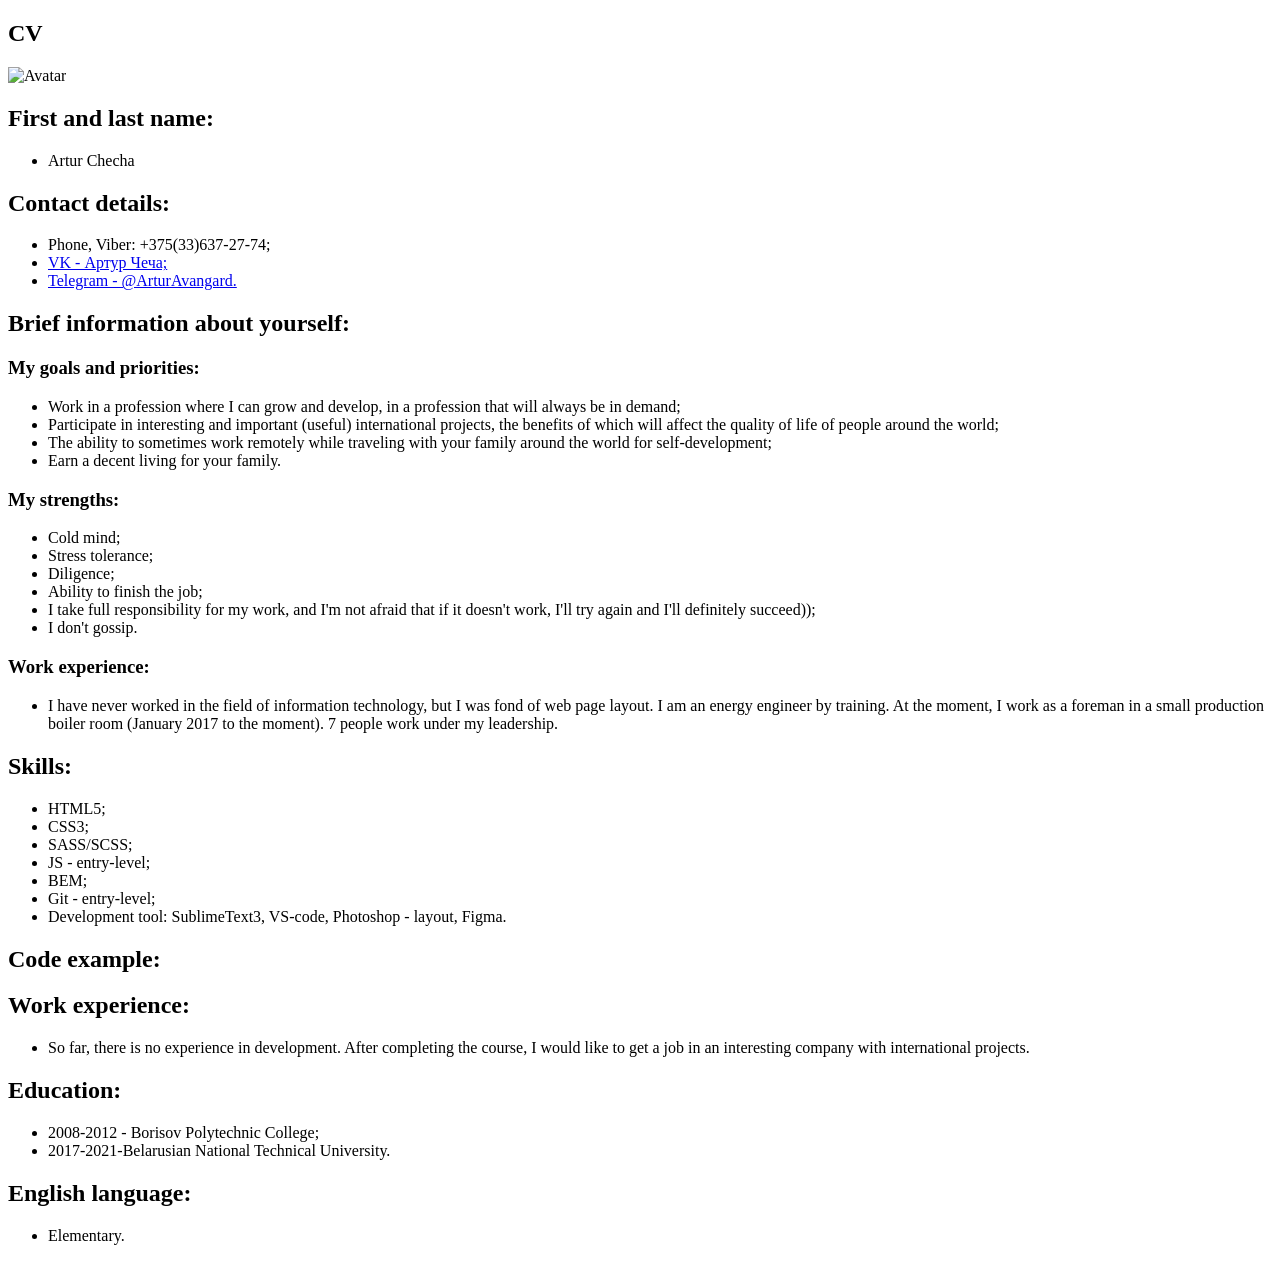
==== index.html @ 6b9603fd "docs: html, css, and images loaded Html, css, and images loaded" ====
<!DOCTYPE html>
<html lang="en">

<head>
	<meta charset="UTF-8">
	<meta name="viewport" content="width=device-width, initial-scale=1.0">
	<!-- Подключаем CSS -->
	<link rel="stylesheet" href="css/style.css">
	<title>Основы HTML, CSS и Git</title>
</head>

<body>
	<section>
		<div class="resume">
			<h1>
				CV
			</h1>
			<div class="img">
				<img src="../rsschool-cv-html/images/myFoto1.jpg" alt="Avatar" class="photo">
			</div>
			<div class="table">
				<div class="header__1">
					<h2>
						First and last name:
					</h2>
					<ul>
						<li>
							Artur Checha
						</li>
					</ul>
				</div>
				<div class="header__1">
					<h2>
						Contact details:
					</h2>
					<ul>
						<li>
							Phone, Viber: +375(33)637-27-74;
						</li>
						<li>
							<a href="https://vk.com/id151579978">VK - Артур Чеча;</a>
						</li>
						<li>
							<a href="https://t.me/ArturAvangard">Telegram - @ArturAvangard.</a>
						</li>
					</ul>
				</div>
				<!--Brief information about yourself:-->
				<div class="header__1">
					<h2>
						Brief information about yourself:
					</h2>
					<h3>
						My goals and priorities:
					</h3>
					<ul>
							<li>
								Work in a profession where I can grow and develop, in a profession that will always be in demand;
							</li>
							<li>
								Participate in interesting and important (useful) international projects, the benefits of which will
								affect the quality of life of people around the world;
							</li>
							<li>
								The ability to sometimes work remotely while traveling with your family around the world for
								self-development;
							</li>
							<li>
								Earn a decent living for your family.
							</li>
					</ul>
					<h3>
						My strengths:
					</h3>
					<ul>
						<li>
							Cold mind;
						</li>
						<li>
							Stress tolerance;
						</li>
						<li>
							Diligence;
						</li>
						<li>
							Ability to finish the job;
						</li>
						<li>
							I take full responsibility for my work, and I'm not afraid that if it doesn't work, I'll try again
							and I'll definitely succeed));
						</li>
						<li>
							I don't gossip.
						</li>
					</ul>
					<h3>
						Work experience:
					</h3> 
					<ul>
						<li>
							I have never worked in the field of information technology, but I was fond of web
						page layout. I am an energy engineer by training. At the moment, I work as a foreman in a small
						production boiler room (January 2017 to the moment). 7 people work under my leadership.
						</li>
					</ul>
				</div>
				<!--Close Brief information about yourself:-->
				<!--Skills:-->
				<div class="header__1">
					<h2>
						Skills:
					</h2>
					<ul>
						<li>
							HTML5;
						</li>
						<li>
							CSS3;
						</li>
						<li>
							SASS/SCSS;
						</li>
						<li>
							JS - entry-level;
						</li>
						<li>
							BEM;
						</li>
						<li>
							Git - entry-level;
						</li>
						<li>
							Development tool: SublimeText3, VS-code, Photoshop - layout, Figma.
						</li>
					</ul>
				</div>
				<!--Close Skills:-->
				<!--Code example:-->
				<div class="header__1">
					<h2>
						Code example:
					</h2>
				</div>
				<!--Close Code example:-->
				<!--Work experience:-->
				<div class="header__1">
					<h2>
						Work experience:
					</h2>
					<ul>
						<li>
							So far, there is no experience in development. After completing the course, I would like to get a job
							in an interesting company with international projects.
						</li>
					</ul>
				</div>
				<!--Close Work experience:-->
				<!--Education:-->
				<div class="header__1">
					<h2>
						Education:
					</h2>
					<ul>
						<li>
							2008-2012 - Borisov Polytechnic College;
						</li>
						<li>
							2017-2021-Belarusian National Technical University.
						</li>
					</ul>
				</div>
				<!--Close Education:-->
				<div class="header__1">
					<h2>
						English language:
					</h2>
					<ul>
						<li>
							Elementary.
						</li>
					</ul>
				</div>
				<!--Close English language-->
			</div>
		</div>
	</section>
</body>

</html>
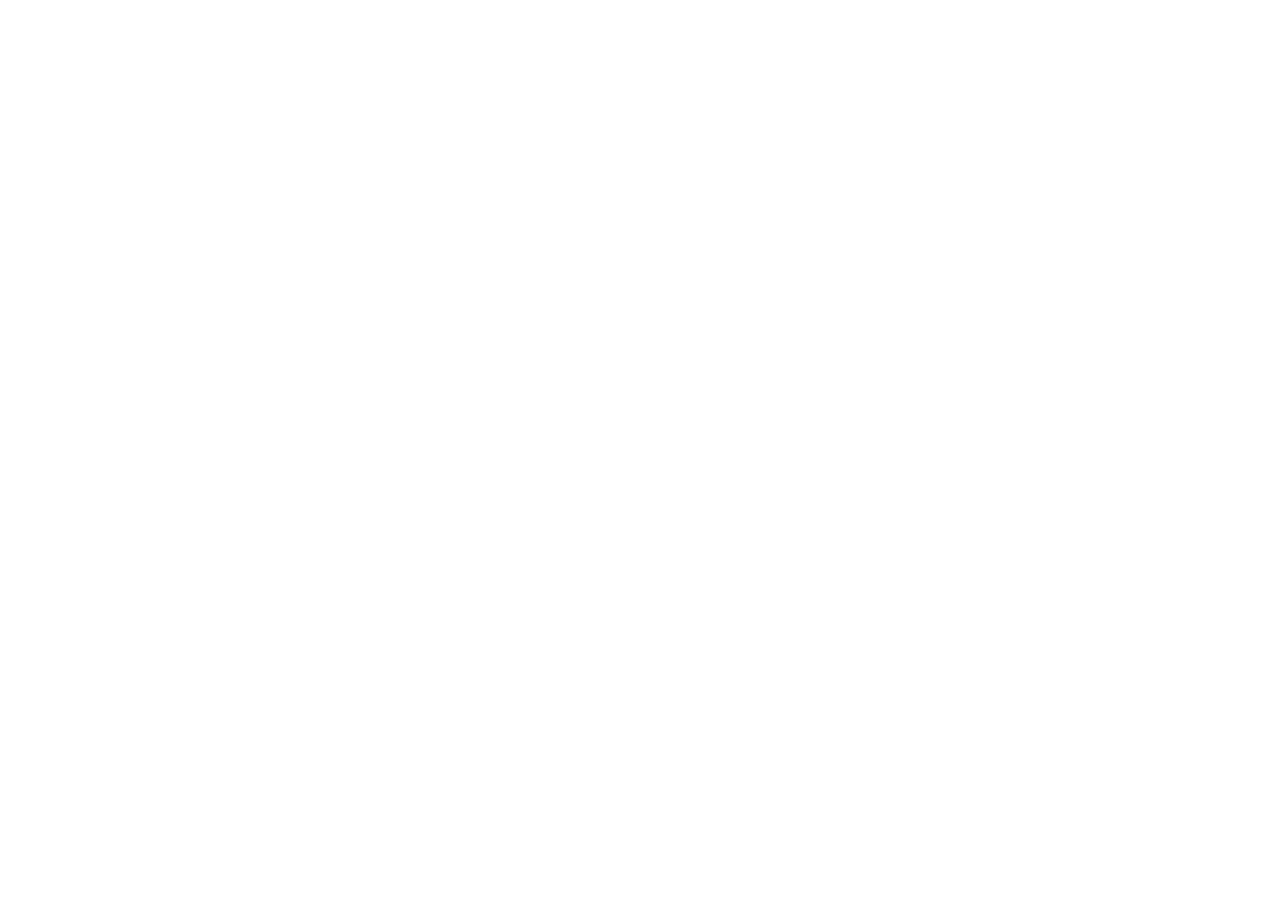
==== commit 4d866d73: "feat: add index.html file" ====
--- a/index.html
+++ b/index.html
@@ -1,189 +1,12 @@
-<!DOCTYPE html>
-<html lang="en">
-
-<head>
-	<meta charset="UTF-8">
-	<meta name="viewport" content="width=device-width, initial-scale=1.0">
-	<!-- Подключаем CSS -->
-	<link rel="stylesheet" href="css/style.css">
-	<title>Основы HTML, CSS и Git</title>
-</head>
-
-<body>
-	<section>
-		<div class="resume">
-			<h1>
-				CV
-			</h1>
-			<div class="img">
-				<img src="../rsschool-cv-html/images/myFoto1.jpg" alt="Avatar" class="photo">
-			</div>
-			<div class="table">
-				<div class="header__1">
-					<h2>
-						First and last name:
-					</h2>
-					<ul>
-						<li>
-							Artur Checha
-						</li>
-					</ul>
-				</div>
-				<div class="header__1">
-					<h2>
-						Contact details:
-					</h2>
-					<ul>
-						<li>
-							Phone, Viber: +375(33)637-27-74;
-						</li>
-						<li>
-							<a href="https://vk.com/id151579978">VK - Артур Чеча;</a>
-						</li>
-						<li>
-							<a href="https://t.me/ArturAvangard">Telegram - @ArturAvangard.</a>
-						</li>
-					</ul>
-				</div>
-				<!--Brief information about yourself:-->
-				<div class="header__1">
-					<h2>
-						Brief information about yourself:
-					</h2>
-					<h3>
-						My goals and priorities:
-					</h3>
-					<ul>
-							<li>
-								Work in a profession where I can grow and develop, in a profession that will always be in demand;
-							</li>
-							<li>
-								Participate in interesting and important (useful) international projects, the benefits of which will
-								affect the quality of life of people around the world;
-							</li>
-							<li>
-								The ability to sometimes work remotely while traveling with your family around the world for
-								self-development;
-							</li>
-							<li>
-								Earn a decent living for your family.
-							</li>
-					</ul>
-					<h3>
-						My strengths:
-					</h3>
-					<ul>
-						<li>
-							Cold mind;
-						</li>
-						<li>
-							Stress tolerance;
-						</li>
-						<li>
-							Diligence;
-						</li>
-						<li>
-							Ability to finish the job;
-						</li>
-						<li>
-							I take full responsibility for my work, and I'm not afraid that if it doesn't work, I'll try again
-							and I'll definitely succeed));
-						</li>
-						<li>
-							I don't gossip.
-						</li>
-					</ul>
-					<h3>
-						Work experience:
-					</h3> 
-					<ul>
-						<li>
-							I have never worked in the field of information technology, but I was fond of web
-						page layout. I am an energy engineer by training. At the moment, I work as a foreman in a small
-						production boiler room (January 2017 to the moment). 7 people work under my leadership.
-						</li>
-					</ul>
-				</div>
-				<!--Close Brief information about yourself:-->
-				<!--Skills:-->
-				<div class="header__1">
-					<h2>
-						Skills:
-					</h2>
-					<ul>
-						<li>
-							HTML5;
-						</li>
-						<li>
-							CSS3;
-						</li>
-						<li>
-							SASS/SCSS;
-						</li>
-						<li>
-							JS - entry-level;
-						</li>
-						<li>
-							BEM;
-						</li>
-						<li>
-							Git - entry-level;
-						</li>
-						<li>
-							Development tool: SublimeText3, VS-code, Photoshop - layout, Figma.
-						</li>
-					</ul>
-				</div>
-				<!--Close Skills:-->
-				<!--Code example:-->
-				<div class="header__1">
-					<h2>
-						Code example:
-					</h2>
-				</div>
-				<!--Close Code example:-->
-				<!--Work experience:-->
-				<div class="header__1">
-					<h2>
-						Work experience:
-					</h2>
-					<ul>
-						<li>
-							So far, there is no experience in development. After completing the course, I would like to get a job
-							in an interesting company with international projects.
-						</li>
-					</ul>
-				</div>
-				<!--Close Work experience:-->
-				<!--Education:-->
-				<div class="header__1">
-					<h2>
-						Education:
-					</h2>
-					<ul>
-						<li>
-							2008-2012 - Borisov Polytechnic College;
-						</li>
-						<li>
-							2017-2021-Belarusian National Technical University.
-						</li>
-					</ul>
-				</div>
-				<!--Close Education:-->
-				<div class="header__1">
-					<h2>
-						English language:
-					</h2>
-					<ul>
-						<li>
-							Elementary.
-						</li>
-					</ul>
-				</div>
-				<!--Close English language-->
-			</div>
-		</div>
-	</section>
-</body>
-
+<!DOCTYPE html>
+<html lang="en">
+<head>
+    <meta charset="UTF-8">
+    <meta http-equiv="X-UA-Compatible" content="IE=edge">
+    <meta name="viewport" content="width=device-width, initial-scale=1.0">
+    <title>CV</title>
+</head>
+<body>
+    
+</body>
 </html>
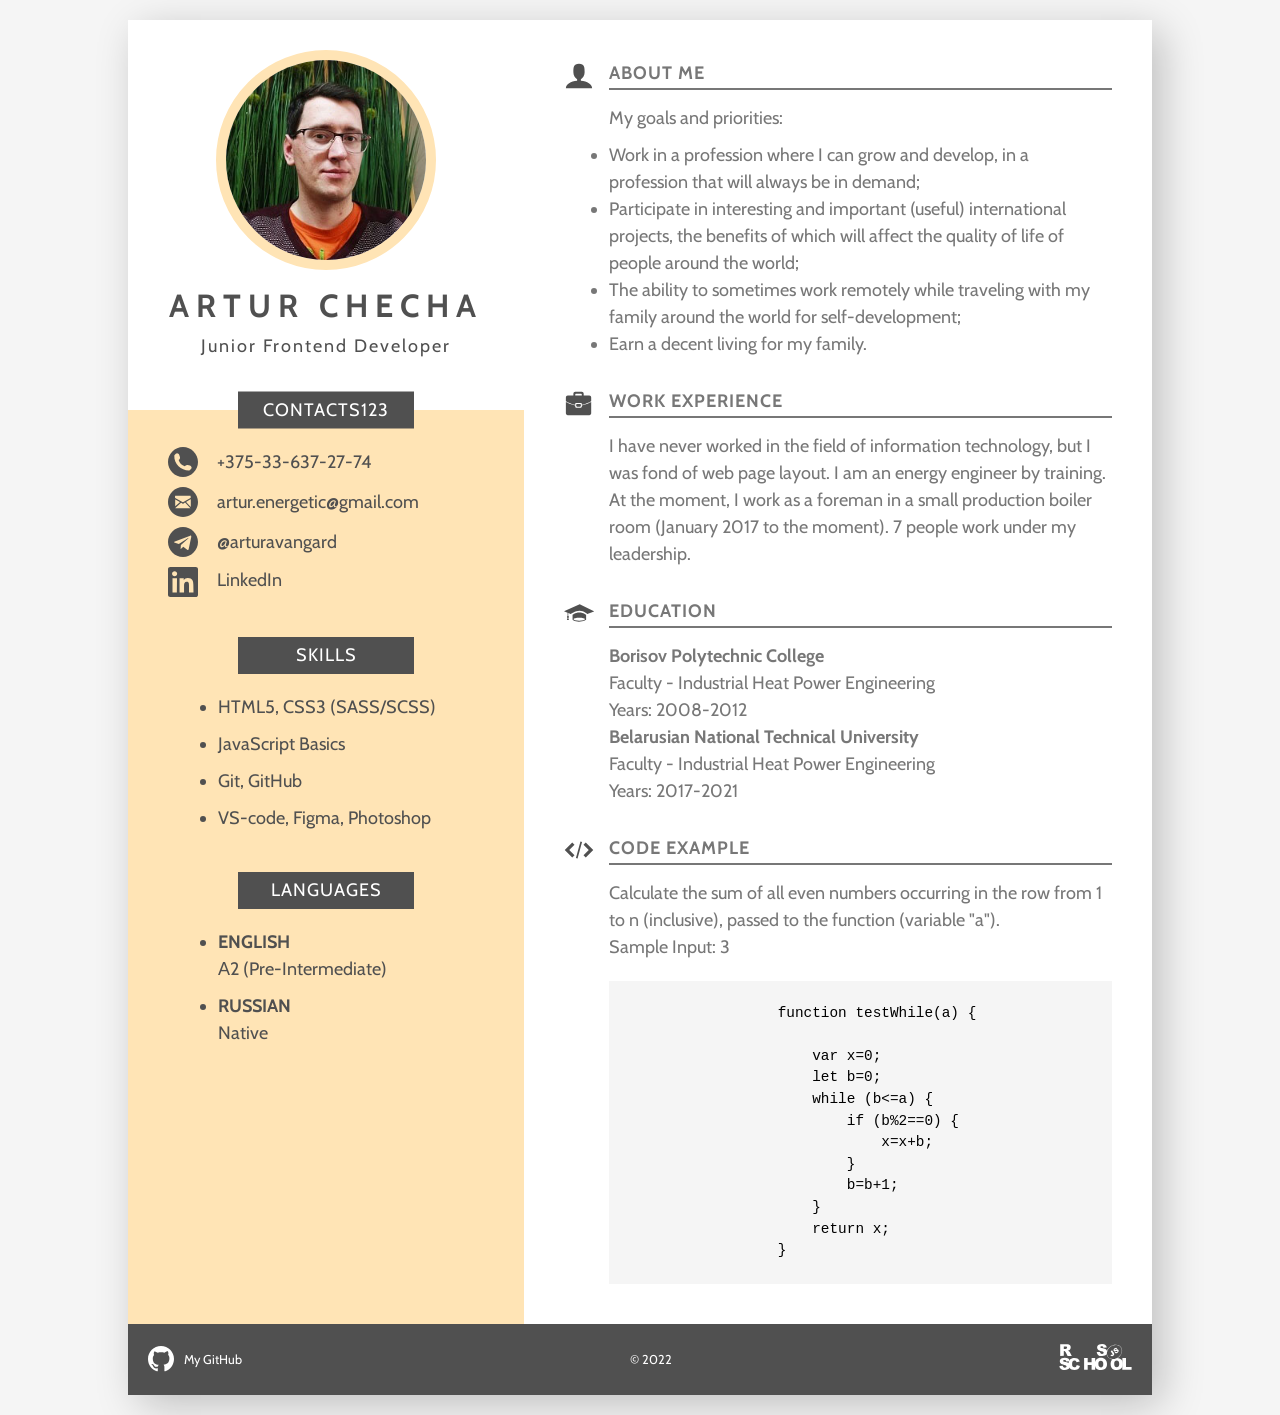
==== commit d754990f: "feat: add index.html and style.css file" ====
--- a/index.html
+++ b/index.html
@@ -4,9 +4,136 @@
     <meta charset="UTF-8">
     <meta http-equiv="X-UA-Compatible" content="IE=edge">
     <meta name="viewport" content="width=device-width, initial-scale=1.0">
-    <title>CV</title>
+    <title>Rsschool-cv-html</title>
+    <link rel="preconnect" href="https://fonts.googleapis.com">
+    <link rel="preconnect" href="https://fonts.gstatic.com" crossorigin>
+    <link href="https://fonts.googleapis.com/css2?family=Cabin:wght@400;700&display=swap" rel="stylesheet">
+    <link rel="stylesheet" href="./css/reset.css">
+    <link rel="stylesheet" href="./css/style.css">
 </head>
 <body>
-    
+    <div class="container-centered">
+        <div class="two-columns">
+            <div class="left-column">
+            <header>
+                <img src="./image/myfoto.jpg" alt="Foto" width="200" height="200">
+                <h1>Artur Checha</h1>
+                <h2>Junior Frontend Developer</h2>
+            </header>
+            <main>
+                <section class="contacts">
+                <h3>Contacts123</h3>
+                <ul>
+                    <li>
+                        <img src="./icons/phone.svg" alt="Phone Icon" width="30" height="30">
+                        <p>+375-33-637-27-74</p>
+                    </li>
+                    <li>
+                        <img src="./icons/email.svg" alt="Email Icon" width="30" height="30">
+                        <p>artur.energetic@gmail.com</p>
+                    </li>
+                    <li>
+                        <img src="./icons/telegram.svg" alt="Telegram Icon" width="30" height="30">
+                        <p>@arturavangard</p>
+                    </li>
+                    <li>
+                        <img src="./icons/linkedin.svg" alt="LinkedIn Icon" width="30" height="30">
+                        <a href="https://www.linkedin.com/in/artur-checha-8476a122a/">LinkedIn</a>
+                    </li>
+                </ul>
+                </section>
+                <section class="skills">
+                    <h3>Skills</h3>
+                    <ul>
+                        <li>HTML5, CSS3 (SASS/SCSS)</li>
+                        <li>JavaScript Basics</li>
+                        <li>Git, GitHub</li>
+                        <li>VS-code, Figma, Photoshop</li>
+                    </ul>
+                </section>
+                <section class="languages">
+                    <h3>Languages</h3>
+                    <ul>
+                        <li>
+                        <p class="language-name">English</p>
+                        <p>А2 (Pre-Intermediate)</p>
+                        </li>
+                        <li>
+                        <p class="language-name">Russian</p>
+                        <p>Native</p>
+                        </li>
+                    </ul>
+                </section>
+            </main>
+            </div>
+            <aside class="right-column">
+            <section class="about-me">
+                <div class="sub-header">
+                    <img src="./icons/user.svg" alt="About Me Icon" width="30" height="30">
+                    <h3>About Me</h3>
+                </div>
+                <p>My goals and priorities:</p>
+                <ul>
+                    <li>Work in a profession where I can grow and develop, in a profession that will always be in demand;</li>
+                    <li>Participate in interesting and important (useful) international projects, the benefits of which will affect the quality of life of people around the world;</li>
+                    <li>The ability to sometimes work remotely while traveling with my family around the world for self-development;</li>
+                    <li>Earn a decent living for my family.</li>
+                </ul>
+            </section>
+            <section class="work">
+                <div class="sub-header">
+                    <img src="./icons/suitcase.svg" alt="Courses" width="30" height="30">
+                    <h3>Work experience</h3>
+                </div>
+                <p>I have never worked in the field of information technology, but I was fond of web page layout. I am an energy engineer by training. At the moment, I work as a foreman in a small production boiler room (January 2017 to the moment). 7 people work under my leadership.
+                </p>
+            </section>
+            <section class="education">
+                <div class="sub-header">
+                    <img src="./icons/graduate.svg" alt="Education Icon" width="30" height="30">
+                    <h3>Education</h3>
+                </div>
+                <p><strong>Borisov Polytechnic College</strong></p>
+                <p>Faculty - Industrial Heat Power Engineering</p>
+                <p>Years: 2008-2012</p>
+                <p><strong>Belarusian National Technical University</strong></p>
+                <p>Faculty - Industrial Heat Power Engineering</p>
+                <p>Years: 2017-2021</p>
+            </section>
+            <section class="code-example">
+                <div class="sub-header">
+                    <img src="./icons/embed.svg" alt="Code Icon" width="30" height="30">
+                    <h3>Code example</h3>
+                </div>
+                <p>Calculate the sum of all even numbers occurring in the row from 1 to n (inclusive), passed to the function (variable "a").<br> Sample Input: 3</p>
+                <pre>
+                <code>
+                function testWhile(a) {
+                    
+                    var x=0;
+                    let b=0;
+                    while (b<=a) {
+                        if (b%2==0) {
+                            x=x+b;
+                        }
+                        b=b+1;
+                    }
+                    return x;
+                }</code>
+                </pre>
+            </section>
+            </aside>
+        </div>
+        <footer>
+            <a class="my-github" href="https://github.com/Artur-Checha">
+                <img class="github-icon" src="./icons/github.svg" alt="Github Icon" width="26" height="26">
+                <p>My GitHub</p>
+            </a>
+            <p>© 2022</p>
+            <a href="https://rs.school/js/">
+                <img src="./icons/rsschool.svg" alt="Rsschool Icon" width="73" height="26">
+            </a>
+        </footer>
+    </div>
 </body>
 </html>
--- a/css/style.css
+++ b/css/style.css
@@ -0,0 +1,209 @@
+:root {
+    --dark-gray-color: #505050;
+    --ligth-gray-color: #777777;
+    --moccasin-color: #FFE4B5;
+}
+
+body {
+    box-sizing: border-box;
+    background-color: #f5f5f5;
+}
+
+.container-centered {
+    margin: 20px auto;
+    width: 1024px;
+    font-family: "Cabin", sans-serif;
+    font-size: 18px;
+    line-height: 1.5;
+    background-color: #ffffff;
+    box-shadow: 10px 10px 40px -1px rgba(0, 0, 0, 0.23);
+}
+
+.two-columns {
+    display: flex;
+}
+
+.left-column {
+    width: 42%;
+    color: var(--dark-gray-color);
+    background-color: var(--moccasin-color);
+}
+
+.right-column {
+    width: 58%;
+    padding: 40px;
+}
+
+header {
+    padding: 30px;
+    text-align: center;
+    background-color: #ffffff;
+}
+
+header img {
+    margin-bottom: 10px;
+    border: 10px solid var(--moccasin-color);
+    border-radius: 50%;
+}
+
+header h1 {
+    margin-bottom: 10px;
+    font-size: 2rem;
+    font-weight: 700;
+    line-height: 1.1;
+    text-transform: uppercase;
+    letter-spacing: 7px;
+}
+
+header h2 {
+    margin-bottom: 20px;
+    letter-spacing: 2px;
+}
+
+main {
+    padding: 0 40px;
+}
+
+main h3 {
+    width: 136px;
+    margin: 40px auto 20px;
+    padding: 5px 20px;
+    text-align: center;
+    text-transform: uppercase;
+    letter-spacing: 1px;
+    color: #ffffff;
+    background-color: var(--dark-gray-color);
+}
+
+main .contacts h3 {
+    margin-top: 0;
+    margin-bottom: 0;
+    transform: translate(0, -50%);
+}
+
+main li {
+    margin-bottom: 10px;
+}
+
+.contacts li img {
+    vertical-align: middle;
+    margin-right: 15px;
+}
+
+.contacts li p {
+    display: inline;
+    vertical-align: middle;
+}
+
+.contacts a {
+    text-decoration: none;
+    color: var(--dark-gray-color);
+}
+
+main :not(.contacts) ul {
+    list-style-type: disc;
+    margin-left: 50px;
+}
+
+.language-name {
+    font-weight: 700;
+    text-transform: uppercase;
+}
+
+.right-column .sub-header {
+    display: flex;
+    margin-top: 30px;
+    margin-bottom: 15px;
+}
+
+.right-column .about-me .sub-header {
+    margin-top: 0;
+}
+
+.about-me p {
+    margin-bottom: 10px;
+    margin-left: 45px;
+}
+
+.about-me ul {
+    color: var(--ligth-gray-color);
+    margin-bottom: 10px;
+    margin-left: 45px;
+    list-style-type: disc;
+}
+
+.right-column h3 {
+    flex: 1;
+    vertical-align: middle;
+    font-weight: 700;
+    text-transform: uppercase;
+    letter-spacing: 1px;
+    color: var(--ligth-gray-color);
+    border-bottom: 2px solid var(--ligth-gray-color);
+}
+
+.right-column img {
+    vertical-align: middle;
+    margin-right: 15px;
+}
+
+.right-column p {
+    color: var(--ligth-gray-color);
+}
+
+.education p {
+    margin-left: 45px;
+}
+
+.education p strong {
+    font-weight: 700;
+}
+
+.work p {
+    list-style-type: disc;
+    margin-left: 45px;
+    margin-bottom: 30px;
+    color: var(--ligth-gray-color);
+}
+
+.right-column img.score-img {
+    display: block;
+    margin: 0 auto;
+}
+
+.code-example p {
+    margin-left: 45px;
+}
+
+pre {
+    margin-left: 45px;
+    margin-top: 20px;
+    padding-left: 30px;
+    font-family: monospace;
+    font-size: 0.9rem;
+    background-color: #f5f5f5;
+}
+
+footer {
+    display: flex;
+    justify-content: space-between;
+    align-items: center;
+    padding: 20px;
+    font-size: 0.8rem;
+    color: #ffffff;
+    background-color: var(--dark-gray-color);
+}
+
+footer a {
+    text-decoration: none;
+    color: #ffffff;
+}
+
+footer .github-icon {
+    margin-right: 10px;
+}
+
+.my-github {
+    display: flex;
+    align-items: center;
+}
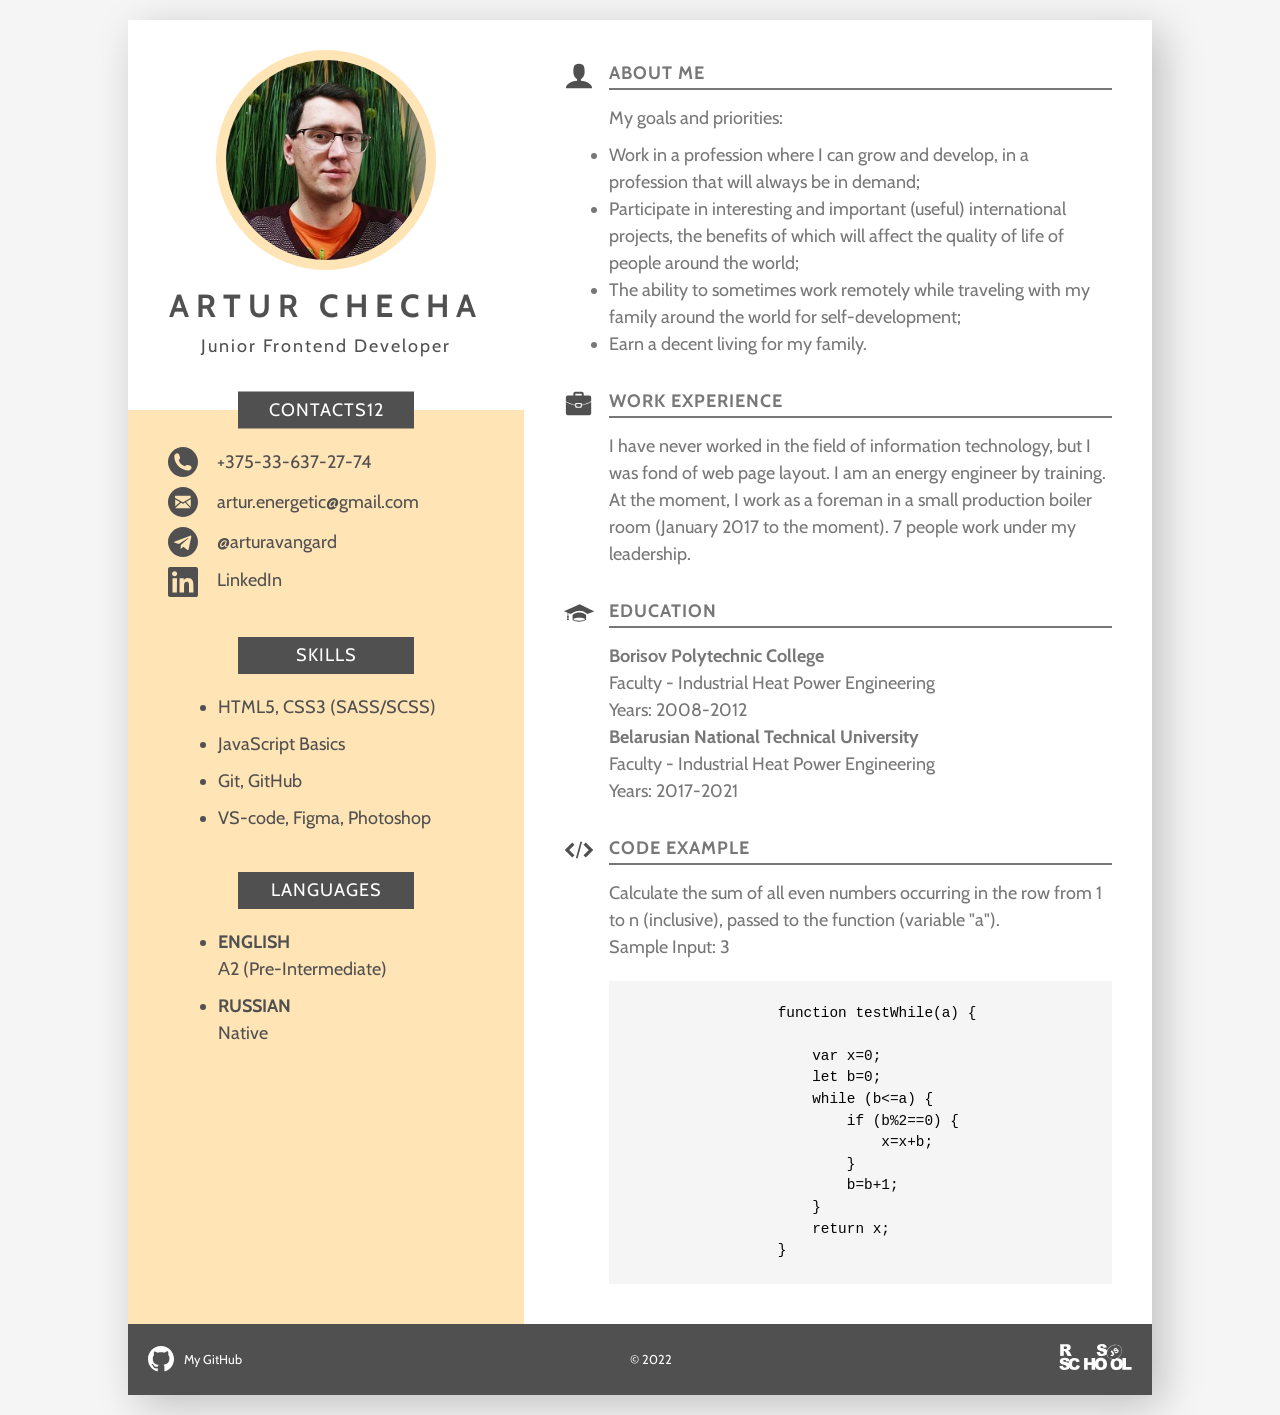
==== commit 98d4a35e: "feat: editing index.html file" ====
--- a/index.html
+++ b/index.html
@@ -22,7 +22,7 @@
             </header>
             <main>
                 <section class="contacts">
-                <h3>Contacts123</h3>
+                <h3>Contacts12</h3>
                 <ul>
                     <li>
                         <img src="./icons/phone.svg" alt="Phone Icon" width="30" height="30">
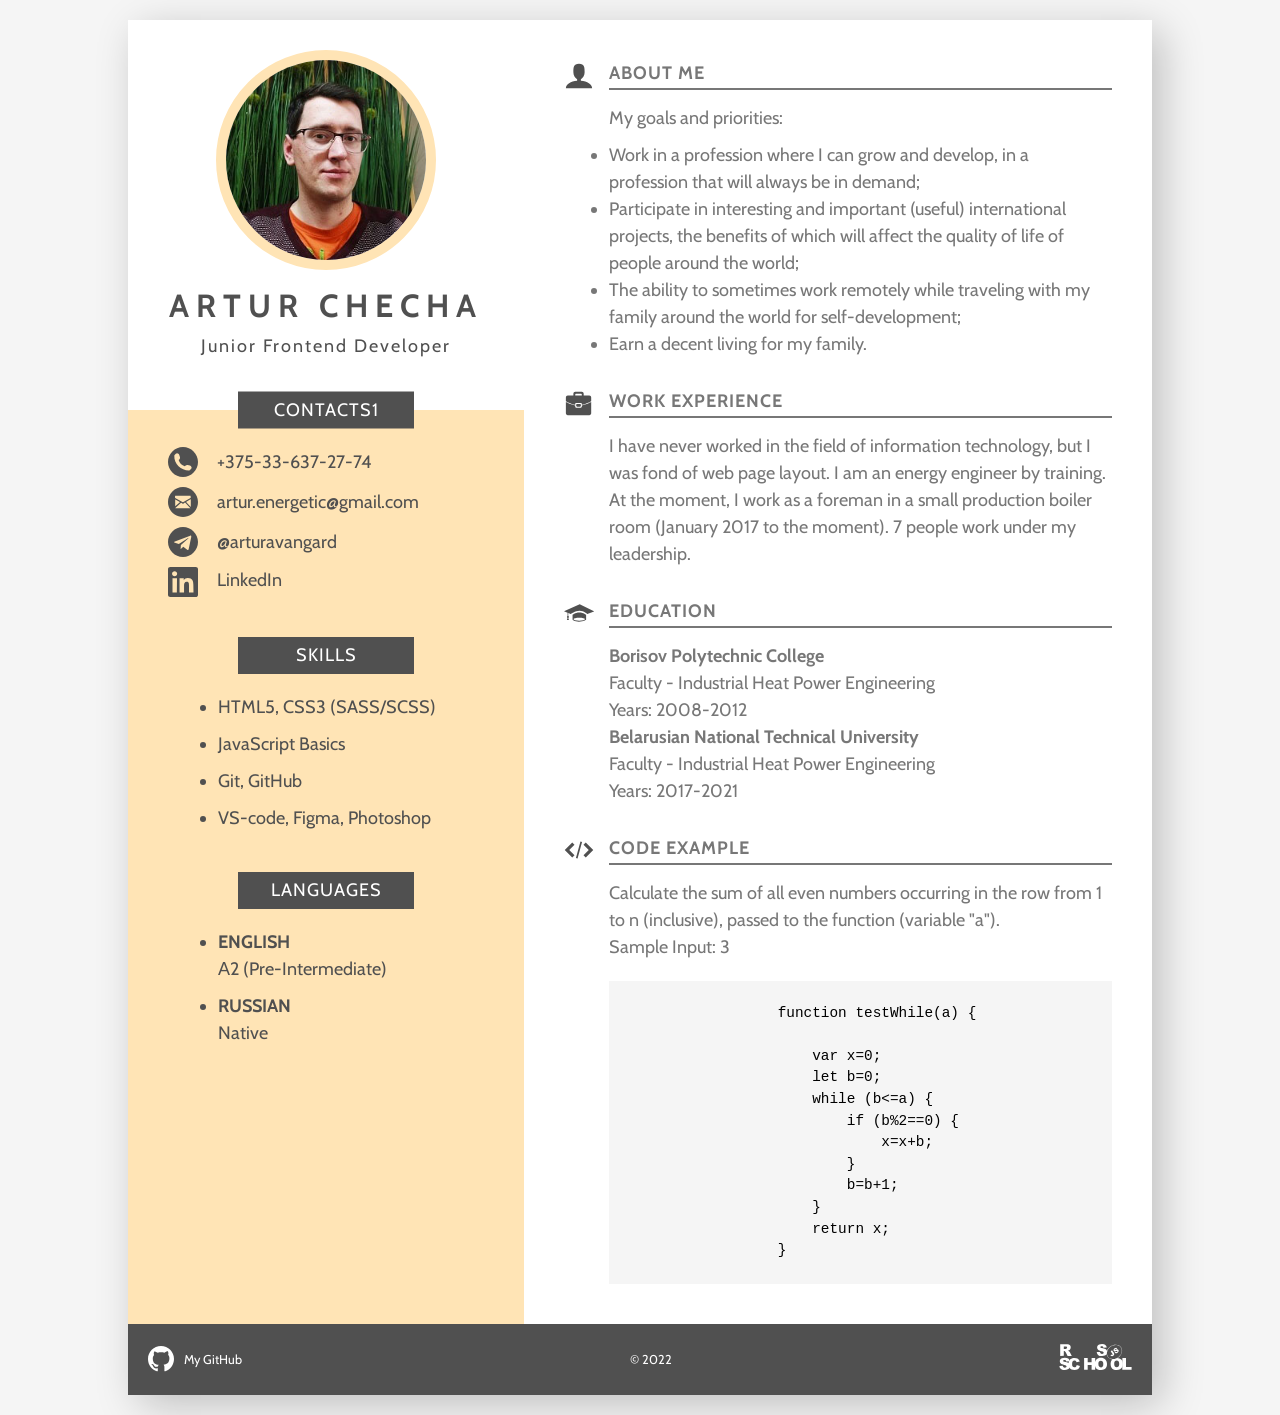
==== commit 31b1d339: "feat: editing 2 index.html file" ====
--- a/index.html
+++ b/index.html
@@ -22,7 +22,7 @@
             </header>
             <main>
                 <section class="contacts">
-                <h3>Contacts12</h3>
+                <h3>Contacts1</h3>
                 <ul>
                     <li>
                         <img src="./icons/phone.svg" alt="Phone Icon" width="30" height="30">
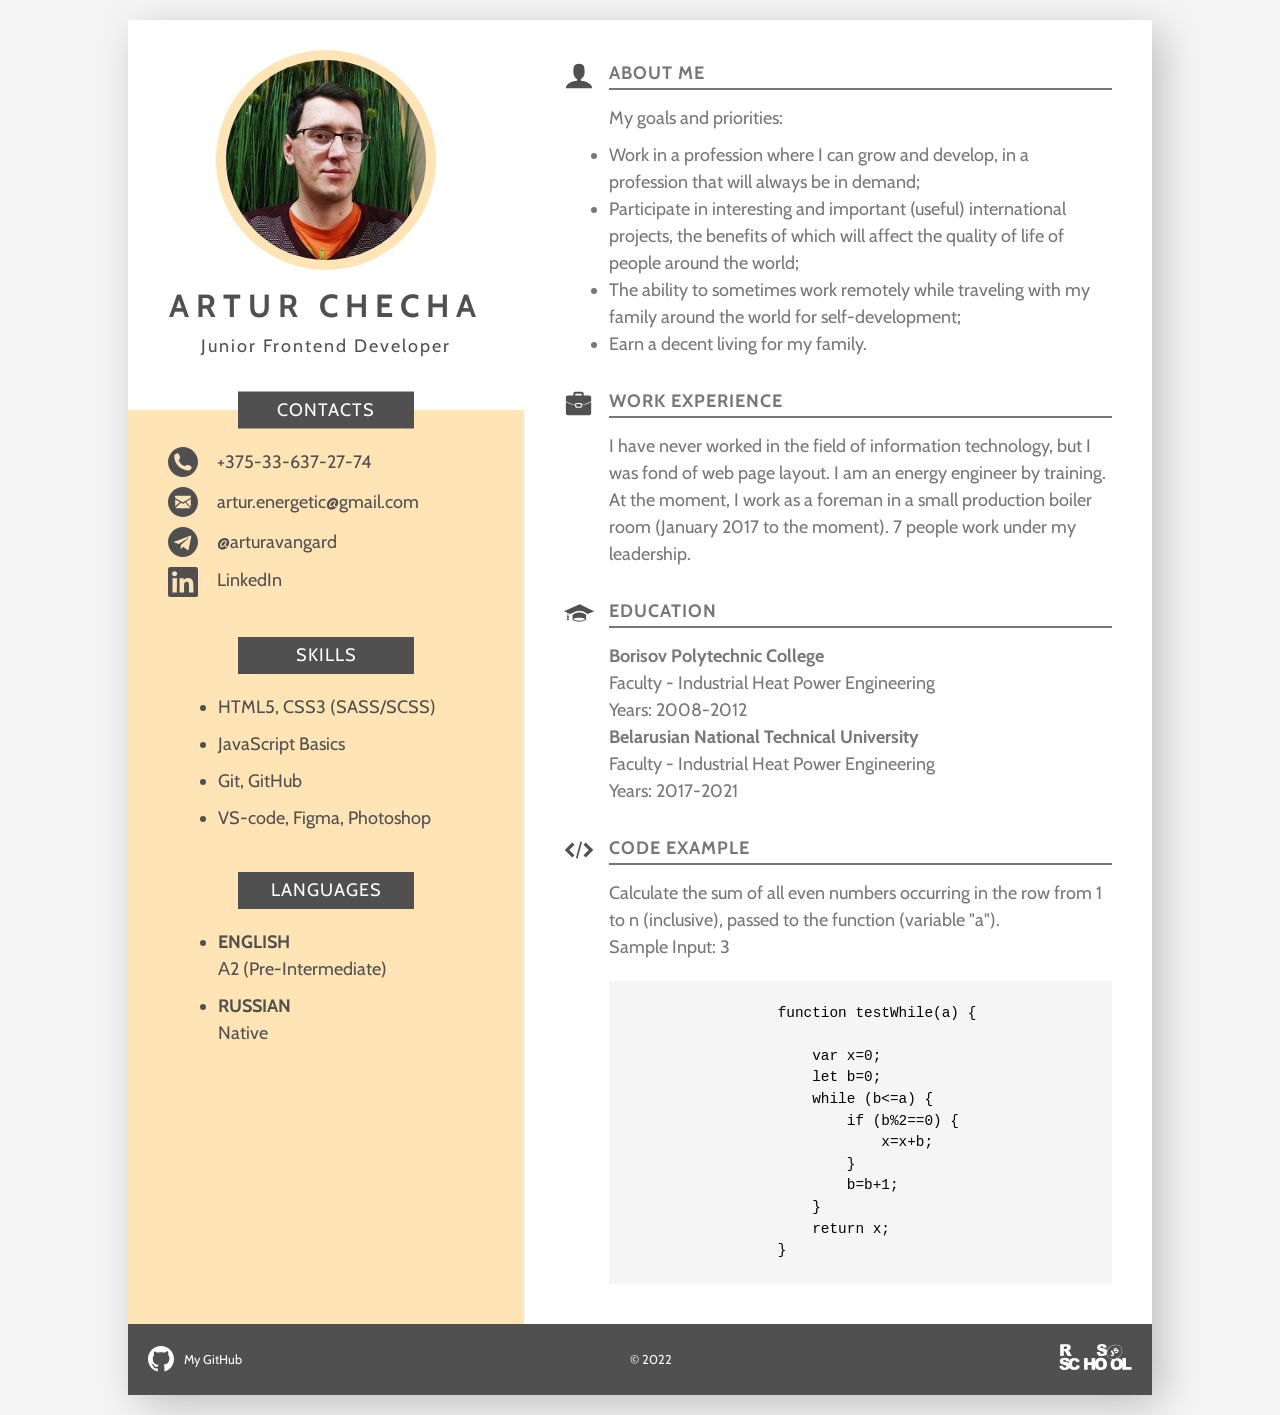
==== commit 0c717101: "feat: editing 3 index.html file" ====
--- a/index.html
+++ b/index.html
@@ -22,7 +22,7 @@
             </header>
             <main>
                 <section class="contacts">
-                <h3>Contacts1</h3>
+                <h3>Contacts</h3>
                 <ul>
                     <li>
                         <img src="./icons/phone.svg" alt="Phone Icon" width="30" height="30">
